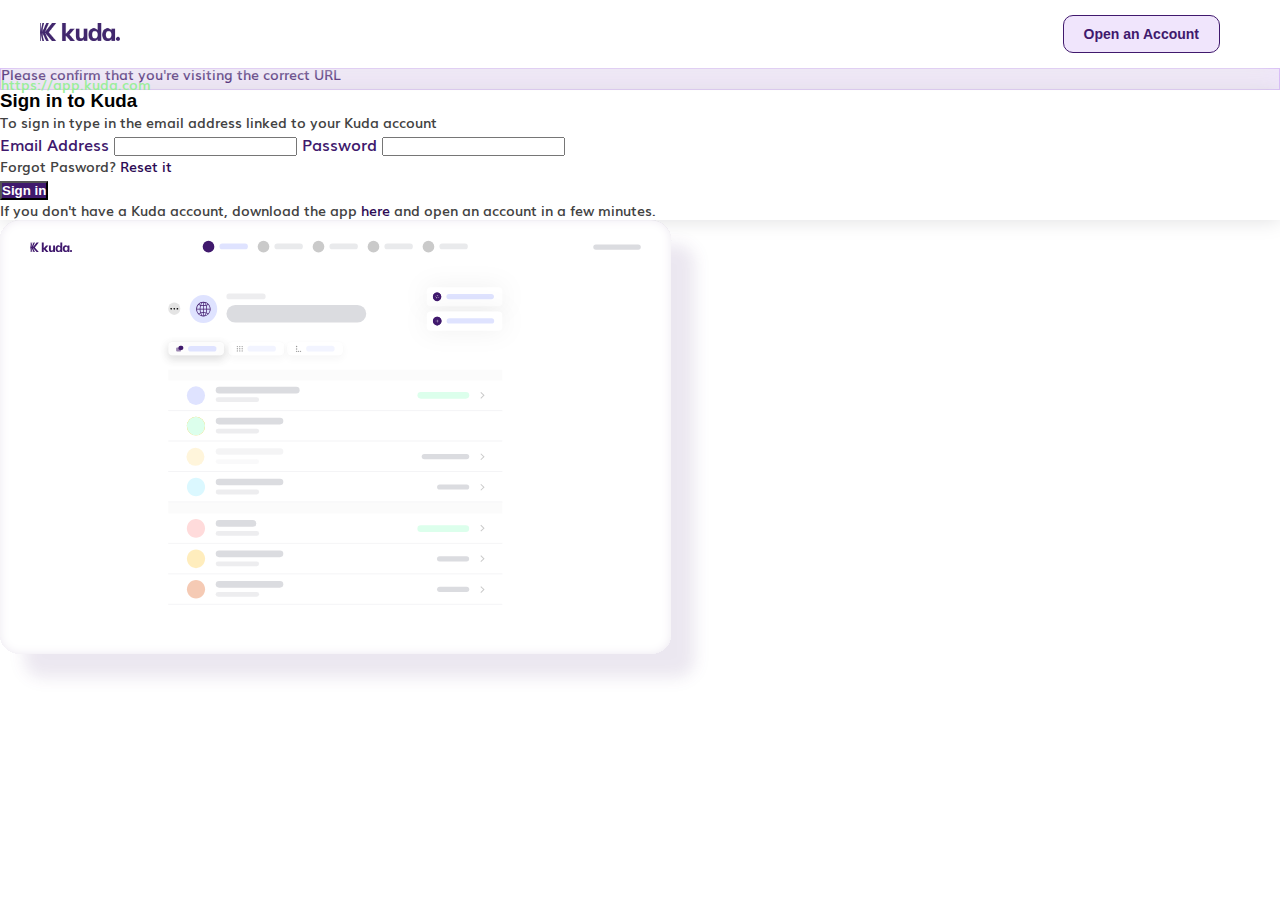
==== signing.html @ a9172edf "Added a sign in page" ====
<!DOCTYPE html>
<html lang="en">
<head>
    <meta charset="UTF-8">
    <meta name="viewport" content="width=device-width, initial-scale=1.0">
    <title>Document</title>
    <link rel="stylesheet" href="./bootstrap-5.3.3-dist/css/bootstrap.css">
    <link rel="stylesheet" href="./styles.css">
    <style>
        .account-open{
            border: none;
            padding: 10px 20px;
            background-color: #f0e5fc;
            color: #40196d;
            font-size: 14px;
            border-radius: 10px;
            font-weight: 700;
            /* margin-right: 35px; */
            border: 1px solid #40196d;
        }
        .account-open:hover{
            transition: 0.6s;
            transform: translateY(-4px) !important;
        }
        .confirm-url{
            background-color: #f0e5fc;
            border: 1px solid #d4b3fa;
            line-height: 10px;
            font-size: 14px;
        }
        .confirm-url a{
            text-decoration: none;
            color: lightgreen;
        }
        .btn-sign{
            background-color: #40196d;
            color: white;
        }
        .sign-form {
            background-color: white;
            box-shadow: 0px 0px 20px 0px rgb(222, 222, 223);
        }
        .sign-form p{
            font-size: 14px;
            color: rgb(66, 66, 66);
        }
        .sign-form h3{
            font-weight: bold;
            color: black;
            font-family: sans-serif;
        }
        .sign-form a{
            text-decoration: none;
            color: #2d0b55;
            font-weight: bold;
        }
    </style>
</head>
<body>
    <header class="sticky-top">
        <div class="top-section">
            <div class="navbar-section">
                <div class="nav-side1">
                    <a href="index.html"><img class="logo" width="80px" src="./img/kuda-bank-seeklogo.png" alt=""></a>
                </div>
                <div class="nav-side2">
                    <div onclick="showMenu()" id="menu-dropdown" class="menu-dropdown">
                        <img style="margin-right: 20px;" class="menu-icon" width="30px" src="./img/menu.png" alt="">
                    </div>
                    <button class="account-open">Open an Account</button>
                </div>
            </div>
        </div>
    </header>
    <div class="px-5 py-4">
        <div class="confirm-url col-4 p-3 rounded-2 mb-4">
            <div class="confirm-icon"></div>
            <div class="confirm-paragraph">
                <p>Please confirm that you're visiting the correct URL</p>
                <a href="#">https://app.kuda.com</a>
            </div>
        </div>
        <section id="signing">
            <div class="row gx-5">
                <div class="col-4">
                    <form action="" class="sign-form px-5 py-4 rounded-2">
                        <h3>Sign in to Kuda</h3>
                        <p>To sign in type in the email address linked to your Kuda account</p>
                        <label for="email" class="form-label">Email Address</label>
                        <input required type="email" class="form-control mb-2">
                        <label for="pwd" class="form-label">Password</label>
                        <input required type="password" class="form-control mb-3">
                        <p>Forgot Pasword? <a href="" class="fw-bold">Reset it</a></p>
                        <button class="border-0 px-5 py-3 mb-3 btn-sign rounded-4">Sign in</button>
                        <p>If you don't have a Kuda account, download the app <a href="#">here</a> and 
                            open an account in a few minutes.
                        </p>
                    </form>
                </div>
                <div class="col-8">
                    <img src="./img/image.svg" width="" alt="">
                </div>
            </div>
            
        </section>
    </div>
</body>
</html>
---- styles.css ----
*{
    margin: 0;
    padding: 0;
    /* box-sizing: border-box; */
    /* font-family: kudaFont, sans-serif; */
    font-weight: bolder;
    color: #40196d;
}
@font-face {
    font-family: kudaFont;
    src: url(./fonts/Muli-SemiBold.ttf);
    font-weight: bold; 
}

.mobile-menu{
    display: none;
}
a{
    color: #40196d;
}
body::-webkit-scrollbar {
    display: none;
}
.nav-side2 .menu-icon{
    display: none;
    font-family: kudaFont;
}
.logo{
    cursor: pointer;
}
body{
    margin: 0;
    padding: 0;
    box-sizing: border-box;
    scroll-behavior: smooth;
    font-family: kudaFont, sans-serif;
    overflow-x: hidden;
}
.top-section{
    position: relative;
}
.p1-drop:hover .personal-hover{
    display: block;
    transition: 6s;
}
/* personal link hover dropdown */
.personal-hover{
    display: none;
    position: absolute;
    top: 60px;
    left: 16.5%;
    /* z-index: 1; */
    background-color: #fff;
    width: 450px;
    border-radius: 8px;
    color: black;
    gap: 1rem;
    box-shadow: 0px 0px 20px 0px rgb(187, 186, 186);
    /* -webkit-backdrop-filter: initial; */
    animation: zoomUp 0.1s linear;
}
@keyframes zoomUp {
    /* 0% {transform: scale(100%, 0%);}
    100% {transform: scale(100%, 100%);} */
    0% {transform: matrix(20, 20, 20, 20, 20, 50);}
    100% {transform: matrix(100, 100, 100, 100, 100, 100);}
    
}
.personal-hover::after{
    content: "";
    width: 100vw;
    height: 100vh;
    background-color: rgba(252, 186, 186, 0.288);
    z-index: -100;
    position: absolute;
    overflow-x: hidden;
    top: 10px;
    left: -216px;
}
.personal-hover-left-side ul{ 
    display: flex !important;
    flex-direction: column;
    padding: 20px 10px;
}
.personal-hover-left-side ul li a{ 
    display: flex !important;
    flex-direction: column;
    padding: 10px 10px;
    color: black !important;
}
.personal-hover-left-side ul li a:hover{ 
    transform: scaleX(1.05);
    transition: 0.2s linear;
}
.personal-hover-right-side{
    background-color: rgb(245, 245, 245);
}
.personal-hover-right-side .two-ul{
    display: flex !important;
    flex-direction: column;
    padding: 20px;   
}
.personal-hover-right-side .two-ul h6{
    font-size: 12px;
    color: #8d8d8d;
}
.personal-hover-right-side .two-ul ul{
    display: flex !important;
    flex-direction: column;
    padding: 0px 10px;   
}
.personal-hover-right-side .two-ul ul li{
    display: flex !important;
    flex-direction: column;
    padding: 10px 0;   
}
.personal-hover-right-side .two-ul ul li a{
    color: #000000;  
}
.personal-hover-right-side ul li a:hover{ 
    /* transform: scaleX(1.05); */
    transform: scaleX(1.05);
    transition: 0.2s linear;
}
/* business hover dropdown */
.p2-drop:hover .business-hover{
    display: block;
    transition: 6s;
}
.business-hover{
    display: none;
    position: absolute;
    top: 55px;
    left: 25%;
    z-index: 99999;
    background-color: #fff;
    width: 450px;
    border-radius: 8px;
    color: black;
    gap: 1rem;
    box-shadow: 0px 0px 20px 0px rgb(187, 186, 186);
    /* -webkit-backdrop-filter: initial; */
}
.business-hover-left-side ul{ 
    display: flex !important;
    flex-direction: column;
    padding: 20px 10px;
}
.business-hover-left-side ul li a{ 
    display: flex !important;
    flex-direction: column;
    padding: 10px 10px;
    color: black !important;
}
.business-hover-left-side ul li a:hover{ 
    transform: scaleX(1.05);
    transition: 0.2s linear;
}
.business-hover-right-side{
    background-color: rgb(245, 245, 245);
}
.business-hover-right-side .two-ul-2{
    display: flex !important;
    flex-direction: column;
    padding: 20px;   
}
.business-hover-right-side .two-ul-2 h6{
    font-size: 12px;
    color: #8d8d8d;
}
.business-hover-right-side .two-ul-2 ul{
    display: flex !important;
    flex-direction: column;
    padding: 0px 10px;   
}
.business-hover-right-side .two-ul-2 ul li{
    display: flex !important;
    flex-direction: column;
    padding: 10px 0;   
}
.business-hover-right-side .two-ul-2 ul li a{
    color: #000000;  
}

.business-hover-right-side ul li a:hover{ 
    transform: scaleX(1.05);
    transition: 0.2s linear;
}

/* end of business link hover dropdown */
/* company hover */
.p3-drop:hover .company-hover{
    display: block;
    transition: 6s;
}
.company-hover{
    display: none;
    position: absolute;
    top: 55px;
    left: 33%;
    z-index: 99999;
    background-color: #fff;
    border-radius: 8px;
    color: black;
    gap: 1rem;
    box-shadow: 0px 0px 20px 0px rgb(187, 186, 186);
    /* -webkit-backdrop-filter: initial; */
}
.company-hover-left-side ul{ 
    display: flex !important;
    flex-direction: column;
    padding: 20px 10px;
}
.company-hover-left-side ul li a{ 
    display: flex !important;
    flex-direction: column;
    padding: 10px 10px;
    color: black !important;
}
.company-hover-left-side ul li a:hover{ 
    transform: scaleX(1.05);
    transition: 0.2s linear;
}
/* end of company link hover dropdown */
/* help dropdown link hover */
.p4-drop:hover .help-hover{
    display: block;
    transition: 6s;
}
.help-hover{
    display: none;
    position: absolute;
    top: 55px;
    left: 42%;
    z-index: 99999;
    background-color: #fff;
    border-radius: 8px;
    color: black;
    gap: 1rem;
    box-shadow: 0px 0px 20px 0px rgb(187, 186, 186);
    /* -webkit-backdrop-filter: initial; */
}
.help-hover-left-side ul{ 
    display: flex !important;
    flex-direction: column;
    padding: 20px 10px;
}
.help-hover-left-side ul li a{ 
    display: flex !important;
    flex-direction: column;
    padding: 10px 10px;
    color: black !important;
}
.help-hover-left-side ul li a:hover{ 
    transform: scaleX(1.05);
    transition: 0.2s linear;
}
/* end of help dropdown link hover */
.navbar-section{
    padding: 15px 40px;
    background-color: #fff;
    box-shadow: 0px 0px 29px #ececec;
    display: flex;
    justify-content: space-between;
    align-items: center;
    
}
.nav-side1{
    display: grid;
    grid-template-columns: 1fr 3fr;
    justify-content: space-between;
    align-items: center;
}
.nav-side1 ul li{
    display: inline;
    float: left;
    padding: 0 0;
    padding-right: 30px;
}
.nav-side1 ul li a{
    text-decoration: none;
    color: #40196d;
    font-weight: 700;
    font-size: 14px;
}
.nav-side2{
    margin-right: 20px;
}
.nav-side2 a{
    text-decoration: none;
    color: #40196d;
    font-weight: 700;
    font-size: 14px;
    padding: 0 20px;    
    margin-right: 15px;
}
.nav-side2 .join-kuda{
    border: none;
    padding: 10px 30px;
    background-color: #40196d;
    color: #fff;
    font-size: 14px;
    border-radius: 10px;
    font-weight: 700;
    margin-right: 35px;
}

.join-kuda:hover{
    transition: 0.6s;
    transform: translateY(-4px) !important;
}
.money-africa{
    display: flex;
    overflow-x: hidden;
    justify-content: center;
    align-items: center;
    padding: 8% 10%;
    gap: 3rem;
}
.side-1-money{
    padding-right: 10%;
}
.side-1-money img:hover{
    transition: 0.7s;
    transform: translateY(-2px) !important;
}
.side-1-money h1{
    font-size: 3em;
    font-weight: bolder;
    color: #40196d;
    margin-bottom: 33px;
    font-family: kudaFont2, sans-serif;
}
.side-1-money p{
    font-size: 17.5px;
    color: #000000;
    margin-bottom: 33px;
    font-weight: 700;
}
.bank-verified{
    display: flex;
    gap: 2rem;
    margin-top: 33px;
}
.bank-verified p{
    font-size: 12px;
    color: grey;
}
.side-2-anime{
    position: relative;
}
.side-2-anime2{
    position: absolute;
}
.circleimg{
    position: absolute; 
    bottom: 30px; 
    right: 220px;
}
.circle2{
    position: relative;
    top: -390px;
    left: 60px;
    width: 330px !important;
    height: 330px !important;
}
.circle3{
    position: relative;
    top: -330px;
    left: 118px;
    width: 210px !important;
    height: 210px !important;
}
.circle1{
    width: 450px;
    height: 450px;
    border: 1px solid rgba(223, 227, 255, 0.418);
    border-radius: 50%;
    position: relative;
    display: flex;
    justify-content: center;
    align-items: center;
}
@keyframes myrotate5 {
    0% {
      transform: rotate(0deg) translateX(-165px) rotate(0deg);
    }
    100% {
      transform: rotate(360deg) translateX(-165px) rotate(0deg);
    }
}
@keyframes myrotate4 {
    0% {
      transform: rotate(180deg) translateX(165px) rotate(0deg);
    }
    100% {
      transform: rotate(-180deg) translateX(165px) rotate(0deg);
    }
}
@keyframes myrotate {
    0% {
      transform: rotate(0deg) translateX(225px) rotate(0deg);
    }
    100% {
      transform: rotate(360deg) translateX(225px) rotate(0deg);
    }
}
@keyframes myrotate2 {
    0% {
      transform: rotate(360deg) translateX(225px) rotate(0deg);
    }
    100% {
      transform: rotate(0deg) translateX(225px) rotate(0deg);
    }
}
@keyframes myrotate3 {
    0% {
      transform: rotate(-360deg) translateX(225px) rotate(0deg);
    }
    100% {
      transform: rotate(360deg) translateX(225px) rotate(0deg);
    }    
}
.circle1 .svg-container{
    position: absolute;
    fill: #40196d;
}
.circle1 .svg-1{
    position: absolute;
    animation: myrotate 7s linear infinite;
}
.circle1 .svg-2{
    position: absolute;
    animation: myrotate2 7s linear infinite;
}
.circle1 .svg-3{
    position: absolute;
    animation: myrotate3 10s linear infinite;
}
.svg-4{
    position: absolute;
    animation: myrotate4 7s linear infinite;
}  
.svg-5{
    position: absolute;
    animation: myrotate5 7s linear infinite;
}  

.grid-showcase{
    width: 100%;
    gap: 2rem;
    padding: 8%;
    margin: auto;
}
.card-1{
    /* width: 350px; */
    background-color: #fff;
    padding: 20px;
    border-radius: 5px;
    box-shadow: 0px 0px 20px 2px #ebe9e9;
}
.card-1 p{
    color: #40196d;
    font-weight: bold;
    font-family: sans-serif;
    font-size: 14px;
}
.svg-container{
    width: 45px;
    height: 45px;
    border-radius: 50%;
    background-color: rgb(223, 227, 255);
    margin-bottom: 20px;
    padding: 10px 12px;
}
.card-1 svg{
    fill: #40196d;
    width: 20px;
    object-fit: contain;
    object-position: center !important;
}
.second-row{
    gap: 2rem;
}

.phone-money-section h1{
    font-weight: bolder;
    font-size: 2.5rem;
    margin-bottom: 20px;
    font-family: kudaFont2, sans-serif
}
.phone-money-section p{
    color: #4b4a4a;
    font-size: 14px;
    margin-bottom: 20px;
}
.phone-money-section a{
    color: #40196d;
    font-size: 16px;
    font-weight: 600;
}

.div-svg{
    width: 350px;
    height: 350px;
    background-color: rgb(223, 227, 255);
    border-radius: 50%;
    background-image: url(./img/svg-1.png);
    background-position: -25px 95px;
    background-size: contain;
    background-repeat: no-repeat;
    position: relative;
}
.div-svg-1{
    position: absolute;
    width: 200px;
}
.div-svg-money{
    max-width: 350px;
    height: 350px;
    background-color: rgba(160, 244, 247, 0.555);
    border-radius: 50%;
    position: relative;
}
.div-svg-money img{
    max-width: 300px;
    position: absolute;
}
.phone-money-section{
    padding: 6%;
}
.money-spend{
    padding: 6%;
}
.money-spend p{
    color: #4b4a4a;
    font-size: 14px;
}
.money-manage{
    padding: 10%;
    color: #40196d;
}
.money-manage p{
    color: #4b4a4a;
    margin-top: 20px;
    font-size: 14px;
}
.money-img-1{
    top: 10px; 
    left: -100px;
}
.money-img-2{
    top: 60px; 
    left: -100px;
}
.money-img-3{
    top: 110px; 
    left: -100px;
}
.money-img-4{
    top: 160px; 
    left: -100px;
}
.money-img-5{
    top: 210px; 
    left: -100px;
}
.money-img-6{
    top: 260px; 
    left: -100px;
}
.money-img-7{
    top: 30px;
    right: -100px;
}
.money-img-8{
    top: 90px; 
    right: -100px;
}
.money-img-9{
    top: 150px; 
    right: -100px;
    
}
.money-img-0{
    top: 210px; 
    right: -100px;
}
.turn-off{
    padding: 8%;
}
.turn-off-text p{
    color: #4b4a4a;
    margin-top: 20px;
    font-size: 14px;
}
.certified-img1 a{
    filter: grayscale(5);
}
.certified-img1 a:hover{
    filter: none;
    transition: 0.2s;
}
.certified-img2 a{
    filter: grayscale();
}
.certified-img2 a:hover{
    filter: none;
    transition: 0.2s;
}
.kuddy-card{
    position: absolute;
    bottom: -50px;
    right: 10px;
    background-color: rgb(223, 227, 255);
    width: 150px;
    height: 150px;
    border-radius: 50%;
    background-image: url(./img/kuddy.png);
    background-position: 15px 65px; 
    background-repeat: no-repeat;
    background-size: 70%;
    animation: kuddyCard 1s;
}
@keyframes kuddyCard {
    0% {transform: scale(0%);}
    100% {transform: scale(100%);}
}
/* media queries */
@media screen and (max-width: 1100px){
    #mobile-menu{
        display: none;
        position: fixed;
        background-color: #fff;
        top: 0;
        left: 0;
        width: 100vw;
        height: 100vh;
        z-index: 9999999;
        padding: 20px;
        overflow-y: hidden !important;
    }
    .join-kuda2{
        border: none;
        padding: 10px 30px;
        background-color: #40196d;
        color: #fff;
        font-size: 14px;
        border-radius: 10px;
        font-weight: 700;
        margin-right: 10px;
    }
    .join-kuda3{
        border: none;
        padding: 10px 30px;
        background-color: #d5b4fafd;
        color: black;
        font-size: 14px;
        border-radius: 10px;
        font-weight: 700;
    }
    .mobile-sign{
        margin-top: 40px;
    }
    .mobile-list-item{
        margin-top: 20px;
    }
    .mobile-list-item ul li{
        padding: 20px 0;
        border-bottom: 1px solid #e1cff5;
        list-style-type: none;
    }
    .mobile-list-item ul li a{
        color: #40196d;
        text-decoration: none;
    }
    
    .join-kuda2:hover{
        transition: 0.6s;
        transform: translateY(-4px) !important;
    }
    .money-africa{
        display: flex;
        flex-direction: column;
        text-align: center;
        justify-content: center;
    }
    .join-kuda{
        display: none;
    }
    .navbar-section{
        justify-content: space-between;
    }
    .navigate{
        display: none;
    }
    .menu-icon{
        display: inline-block !important;
        cursor: pointer;
    }
    .personal-hover{
        display: none;
    }
    
    .nav-side2 a{
        display: none;
    }
    .side-1-money{
        padding-right: 0%;
        margin-right: 0;
    }
    .bank-verified{
        display: flex;
        justify-content: center;
        gap: 2rem;
        margin-top: 33px;
    }
    .circleimg{
        position: absolute; 
        bottom: -270px; 
        left: 220px;
    }
    .money-spend{
        width: 100%;
        margin: auto;
        text-align: center;
        padding: 40px 10%;
    }
    .money-manage-row{
        flex-direction: column-reverse;
    }
    .money-manage{
        width: 100%;
        margin: auto;
        text-align: center;
        padding: 40px 10%;   
    }
    .money-text{
        margin-bottom: 15%;
    }
    .money-spend-left{
        margin-bottom: 15%;
    }
    .turn-off{
        margin: auto;
        text-align: center;
        padding: 40px 10px;
    }
    .turn-off-row{
        flex-direction: column-reverse;
    }
    .turn-off-text{
        margin-bottom: 15%;
    }
    .phone-money-section{
        /* width: 100%; */
        margin: auto;
        text-align: center;
        padding: 40px 10px;
    }
    .phone-money-left{
        margin-bottom: 15%;
    }
    .menu-dropdown{
        display: inline-block;
    }
    .div-svg-money{
        width: 350px;
        height: 350px;
        margin: auto;
    }
    .div-svg{
        width: 350px;
        height: 350px;
        margin: auto;
    }
    .circle2{
        position: relative;
        top: -390px;
        left: 60px;
        width: 330px !important;
        height: 330px !important;
    }
    .circle3{
        position: relative;
        top: -330px;
        left: 118px;
        width: 210px !important;
        height: 210px !important;
    }
    .circle1{
        width: 450px;
        height: 450px;
        border: 1px solid rgba(223, 227, 255, 0.418);
        border-radius: 50%;
        position: relative;
        display: flex;
        justify-content: center;
        align-items: center;
    }
    @keyframes myrotate5 {
        0% {
          transform: rotate(0deg) translateX(-165px) rotate(0deg);
        }
        100% {
          transform: rotate(360deg) translateX(-165px) rotate(0deg);
        }
    }
    @keyframes myrotate4 {
        0% {
          transform: rotate(180deg) translateX(165px) rotate(0deg);
        }
        100% {
          transform: rotate(-180deg) translateX(165px) rotate(0deg);
        }
    }
    @keyframes myrotate {
        0% {
          transform: rotate(0deg) translateX(225px) rotate(0deg);
        }
        100% {
          transform: rotate(360deg) translateX(225px) rotate(0deg);
        }
    }
    @keyframes myrotate2 {
        0% {
          transform: rotate(360deg) translateX(225px) rotate(0deg);
        }
        100% {
          transform: rotate(0deg) translateX(225px) rotate(0deg);
        }
    }
    @keyframes myrotate3 {
        0% {
          transform: rotate(270deg) translateX(225px) rotate(0deg);
        }
        100% {
          transform: rotate(-270deg) translateX(225px) rotate(0deg);
        }    
    }
}
@media only screen and (max-width: 521px) {
    .company-logo{
        display: grid;
        grid-template-columns: 1fr 1fr;
        align-items: center;
        justify-content: center;
    }
    .phone-money-section{
        width: 100%;
        margin: auto;
        text-align: center;
        padding: 40px 10px;
    }
    .circleimg{
        position: absolute; 
        bottom: -220px; 
        left: 150px;
    }
    .circleimg img{
        width: 230px;
    }
    .div-svg-money{
        width: 250px;
        height: 250px;
        margin: auto;
    }
    .div-svg{
        width: 250px;
        height: 250px;
        margin: auto;
    }
    .nav-side1{
        display: block;
    }
    .nav-side2{
        margin: 0;
    }
    .circle2{
        position: relative;
        top: -290px;
        left: 60px;
        width: 230px !important;
        height: 230px !important;
    }
    .circle3{
        position: relative;
        top: -230px;
        left: 118px;
        width: 110px !important;
        height: 110px !important;
    }
    .circle1{
        width: 350px;
        height: 350px;
        border: 1px solid rgba(223, 227, 255, 0.418);
        border-radius: 50%;
        position: relative;
        display: flex;
        justify-content: center;
        align-items: center;
    }

    @keyframes myrotate5 {
        0% {
          transform: rotate(0deg) translateX(-115px) rotate(0deg);
        }
        100% {
          transform: rotate(360deg) translateX(-115px) rotate(0deg);
        }
    }
    @keyframes myrotate4 {
        0% {
          transform: rotate(180deg) translateX(115px) rotate(0deg);
        }
        100% {
          transform: rotate(-180deg) translateX(115px) rotate(0deg);
        }
    }
    @keyframes myrotate {
        0% {
          transform: rotate(0deg) translateX(175px) rotate(0deg);
        }
        100% {
          transform: rotate(360deg) translateX(175px) rotate(0deg);
        }
    }
    @keyframes myrotate2 {
        0% {
          transform: rotate(360deg) translateX(175px) rotate(0deg);
        }
        100% {
          transform: rotate(0deg) translateX(175px) rotate(0deg);
        }
    }
    @keyframes myrotate3 {
        0% {
          transform: rotate(-360deg) translateX(175px) rotate(0deg);
        }
        100% {
          transform: rotate(360deg) translateX(175px) rotate(0deg);
        }    
    }
    .div-svg-money img{
        max-width: 200px;
    }
    .money-img-1{
        top: 10px; 
        left: -50px;
    }
    .money-img-2{
        top: 45px; 
        left: -50px;
    }
    .money-img-3{
        top: 80px; 
        left: -50px;
    }
    .money-img-4{
        top: 115px; 
        left: -50px;
    }
    .money-img-5{
        top: 150px; 
        left: -50px;
    }
    .money-img-6{
        top: 185px; 
        left: -50px;
    }
    .money-img-7{
        top: 25px;
        right: -80px;
    }
    .money-img-8{
        top: 70px; 
        right: -80px;
    }
    .money-img-9{
        top: 110px; 
        right: -80px;
        
    }
    .money-img-0{
        top: 150px; 
        right: -80px;
    }
}
@media screen and (min-width: 992px) and (max-width: 1100px) {
    .phone-money-section{
        display: flex;
        flex-direction: column;
    }
    .money-spend{
        display: flex;
        flex-direction: column;
    }
}
@media screen and (min-width: 522px) and (max-width: 575px) {
    .company-logo{
        display: grid;
        grid-template-columns: 1fr 1fr;
        align-items: center;
        justify-content: center;
    }
}
.testimony-card{
    padding: 40px;
    width: 100%;
    flex-wrap: nowrap;
    animation: scrolling 15s linear infinite;
}
@keyframes scrolling {
    0% {transform: translateX(0px);}
    100% {transform: translateX(-800px);}  
}
.testimony-card p{
    font-size: 14px;
    text-align: justify;
    color: black;
}
.testimony-3{
    background-color: white;
    box-shadow: 0px 0px 10px 0px rgb(240, 239, 239);
    padding: 20px 10px;
    min-width: 400px;
    height: 250px;
    flex: 1 1 200px;
    box-sizing: border-box;
}
.col-flex{
    display: flex;
    gap: 1rem;
    align-items: center;
}
.freedom-section{
    padding: 40px 10%;
}
.freedom-section h1{
    text-align: center;
    font-family: sans-serif;
    font-weight: bold;
    margin-bottom: 40px;
}
.checkout-table {
    box-shadow: 20px 20px 50px 0px rgb(230, 229, 229);
    padding: 0 10px;

}
.checkout-table div{
    padding: 10px 40px;
    border: 1px solid rgba(187, 185, 185, 0.555);
}
.checkout-table p{
    color: black;
}
.checkout-table h5{
    font-weight: bold;
    font-family: sans-serif;
}
.partners-section{
    background-color: #fbfbfb;
    padding: 8% 10%;
}
.partners-section h1{
    margin-bottom: 8%;
    font-family: sans-serif;
    font-weight: bolder;
}
.partners-logo{
    gap: 2.5rem;
}
.partner-img1:hover{
    filter: brightness(1.2);
}
.partner-img3:hover{
    filter: grayscale();
}
.partner-img4:hover{
    filter: grayscale();
}
.partner-img5:hover{
    filter: grayscale();
}
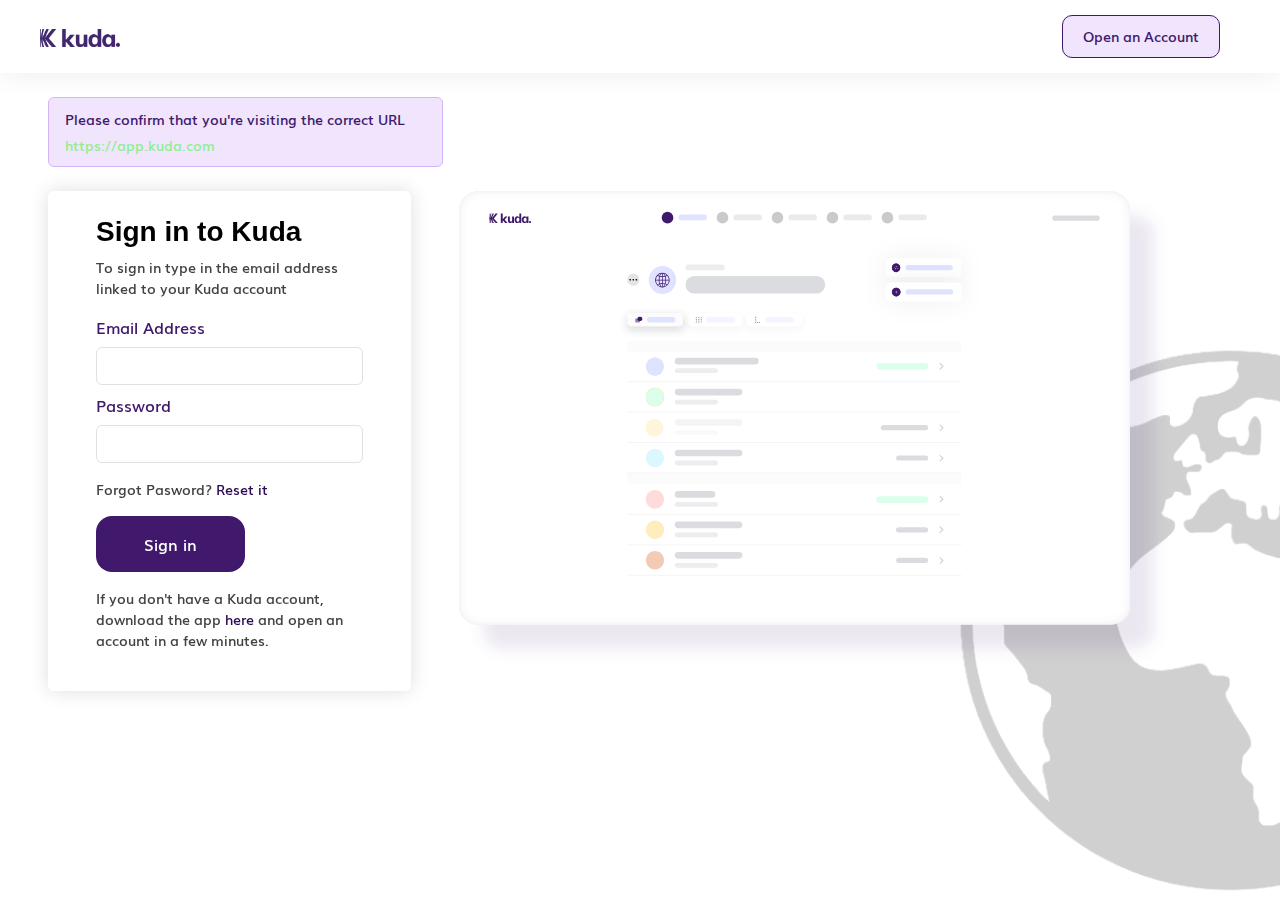
==== commit d5716c63: "added more section to the landing page" ====
--- a/signing.html
+++ b/signing.html
@@ -3,60 +3,17 @@
 <head>
     <meta charset="UTF-8">
     <meta name="viewport" content="width=device-width, initial-scale=1.0">
-    <title>Document</title>
+    <title>Login Page</title>
     <link rel="stylesheet" href="./bootstrap-5.3.3-dist/css/bootstrap.css">
+    <link href="https://cdn.jsdelivr.net/npm/bootstrap@5.3.3/dist/css/bootstrap.min.css" rel="stylesheet" integrity="sha384-QWTKZyjpPEjISv5WaRU9OFeRpok6YctnYmDr5pNlyT2bRjXh0JMhjY6hW+ALEwIH" crossorigin="anonymous">
+	
     <link rel="stylesheet" href="./styles.css">
-    <style>
-        .account-open{
-            border: none;
-            padding: 10px 20px;
-            background-color: #f0e5fc;
-            color: #40196d;
-            font-size: 14px;
-            border-radius: 10px;
-            font-weight: 700;
-            /* margin-right: 35px; */
-            border: 1px solid #40196d;
-        }
-        .account-open:hover{
-            transition: 0.6s;
-            transform: translateY(-4px) !important;
-        }
-        .confirm-url{
-            background-color: #f0e5fc;
-            border: 1px solid #d4b3fa;
-            line-height: 10px;
-            font-size: 14px;
-        }
-        .confirm-url a{
-            text-decoration: none;
-            color: lightgreen;
-        }
-        .btn-sign{
-            background-color: #40196d;
-            color: white;
-        }
-        .sign-form {
-            background-color: white;
-            box-shadow: 0px 0px 20px 0px rgb(222, 222, 223);
-        }
-        .sign-form p{
-            font-size: 14px;
-            color: rgb(66, 66, 66);
-        }
-        .sign-form h3{
-            font-weight: bold;
-            color: black;
-            font-family: sans-serif;
-        }
-        .sign-form a{
-            text-decoration: none;
-            color: #2d0b55;
-            font-weight: bold;
-        }
-    </style>
+    <link rel="stylesheet" href="sign.css">
 </head>
 <body>
+    <div class="">
+        <img class="rel-img" width="600px" src="./img/globe.png" alt="">
+    </div>
     <header class="sticky-top">
         <div class="top-section">
             <div class="navbar-section">
--- a/styles.css
+++ b/styles.css
@@ -262,14 +262,16 @@
     box-shadow: 0px 0px 29px #ececec;
     display: flex;
     justify-content: space-between;
-    align-items: center;
+    align-items: baseline;
     
 }
 .nav-side1{
     display: grid;
     grid-template-columns: 1fr 3fr;
     justify-content: space-between;
-    align-items: center;
+}
+.nav-ul{
+    display: flex;
 }
 .nav-side1 ul li{
     display: inline;
@@ -283,6 +285,7 @@
     font-weight: 700;
     font-size: 14px;
 }
+
 .nav-side2{
     margin-right: 20px;
 }
@@ -294,7 +297,7 @@
     padding: 0 20px;    
     margin-right: 15px;
 }
-.nav-side2 .join-kuda{
+.nav-side2 .join-kuda2{
     border: none;
     padding: 10px 30px;
     background-color: #40196d;
@@ -305,7 +308,7 @@
     margin-right: 35px;
 }
 
-.join-kuda:hover{
+.join-kuda2:hover, .join-kuda4:hover{
     transition: 0.6s;
     transform: translateY(-4px) !important;
 }
@@ -352,10 +355,16 @@
 .side-2-anime2{
     position: absolute;
 }
-.circleimg{
+.circleimg img:first-child{
     position: absolute; 
     bottom: 30px; 
-    right: 220px;
+    right: 180px;
+    z-index: 1;
+}
+.circleimg img:last-child{
+    position: absolute; 
+    bottom: 80px; 
+    right: 340px;
 }
 .circle2{
     position: relative;
@@ -641,6 +650,7 @@
         overflow-y: hidden !important;
     }
     .join-kuda2{
+        display: none;
         border: none;
         padding: 10px 30px;
         background-color: #40196d;
@@ -650,15 +660,6 @@
         font-weight: 700;
         margin-right: 10px;
     }
-    .join-kuda3{
-        border: none;
-        padding: 10px 30px;
-        background-color: #d5b4fafd;
-        color: black;
-        font-size: 14px;
-        border-radius: 10px;
-        font-weight: 700;
-    }
     .mobile-sign{
         margin-top: 40px;
     }
@@ -673,20 +674,12 @@
     .mobile-list-item ul li a{
         color: #40196d;
         text-decoration: none;
-    }
-    
-    .join-kuda2:hover{
-        transition: 0.6s;
-        transform: translateY(-4px) !important;
     }
     .money-africa{
         display: flex;
         flex-direction: column;
         text-align: center;
         justify-content: center;
-    }
-    .join-kuda{
-        display: none;
     }
     .navbar-section{
         justify-content: space-between;
@@ -1049,7 +1042,7 @@
 }
 .checkout-table div{
     padding: 10px 40px;
-    border: 1px solid rgba(187, 185, 185, 0.555);
+    border: 1px solid rgba(187, 185, 185, 0.274);
 }
 .checkout-table p{
     color: black;
@@ -1081,4 +1074,116 @@
 }
 .partner-img5:hover{
     filter: grayscale();
+}
+.footer-wrapper{
+    padding: 5% 8%;
+
+    border-top: 1px solid rgb(223, 223, 223);
+}
+.footer1 h4{
+    font-size: 16px;
+}
+.footer1 ul{
+    padding: 0;
+}
+.footer1 ul li{
+    list-style-type: none;
+    font-size: 14px;  
+    padding: 10px 0;
+}
+.footer1 ul li a{
+    text-decoration: none;
+    color: black !important;
+}
+.logo-link{
+    display: flex;
+    justify-content: flex-start;
+    gap: 10px;
+}
+.footer2 h4{
+    font-size: 16px;
+}
+.footer2 p{
+    font-size: 14px; 
+    color: black; 
+}
+.footer2 a{
+    font-size: 14px;
+    font-weight: bolder; 
+}
+.footer3 p{
+    font-size: 13px;
+    color: rgb(131, 130, 130);
+}
+.grid-more{
+    padding: 4% 8%;
+}
+.grid-more .headtext{
+    text-align: center;
+    font-weight: bold;
+    font-family: sans-serif;
+}
+.grid-more-row{
+    gap: 2rem;
+}
+.grid-more-row .card-2{
+    background-color: #fff;
+    padding: 30px;
+    border-radius: 5px;
+    box-shadow: 0px 0px 20px 2px #eeeeee;
+}
+.grid-more-row h1{
+    text-align: left !important;
+    font-size: 1.5em;
+    margin-top: 40px;
+    margin-bottom: 20px;
+    font-weight: bold;
+    font-family: sans-serif;
+}
+.grid-more-row h1 a{
+    text-decoration: none;
+}
+.grid-more-row p{
+    color: black;
+    margin-bottom: 30px;
+    font-size: 14px;
+}
+.grid-more-row .svg-container{
+    fill: #40196d;
+}
+.showcase2{
+    padding: 4% 8%;
+    margin-bottom: 6%;
+}
+.showcase2-row{
+    background-color: rgb(235, 238, 255);
+    padding: 6%;
+    border: 1px solid rgba(197, 197, 197, 0.418);
+    border-radius: 5px;
+    box-shadow: 20px 20px 50px 0px rgb(230, 229, 229);
+}
+.showcase2 h1{
+    font-family: sans-serif;
+    font-weight: bolder;
+    font-size: 2em;
+}
+.showcase2-row p{
+    color: black;
+}
+.showcase2-row .join-kuda4{
+    border: none;
+    padding: 10px 30px;
+    background-color: #40196d;
+    color: #fff;
+    font-size: 14px;
+    border-radius: 10px;
+    font-weight: 700;
+    margin-